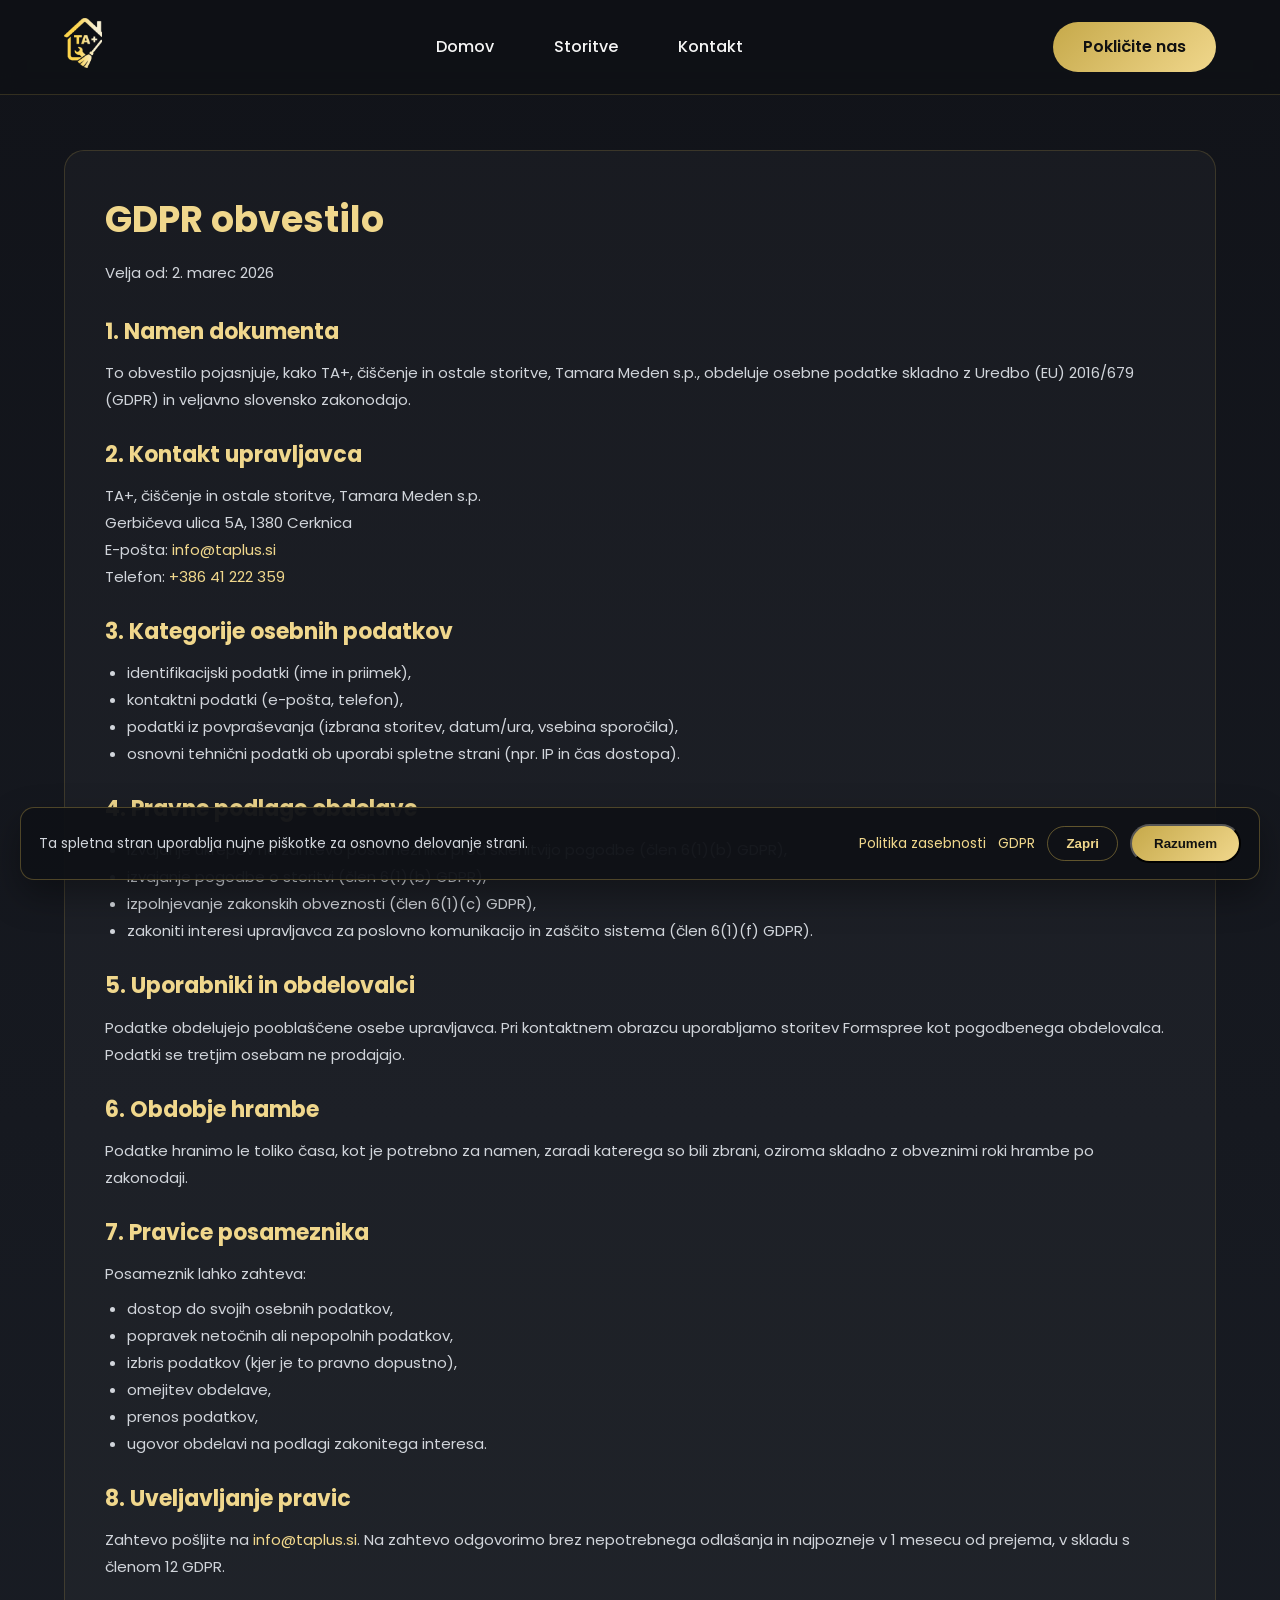
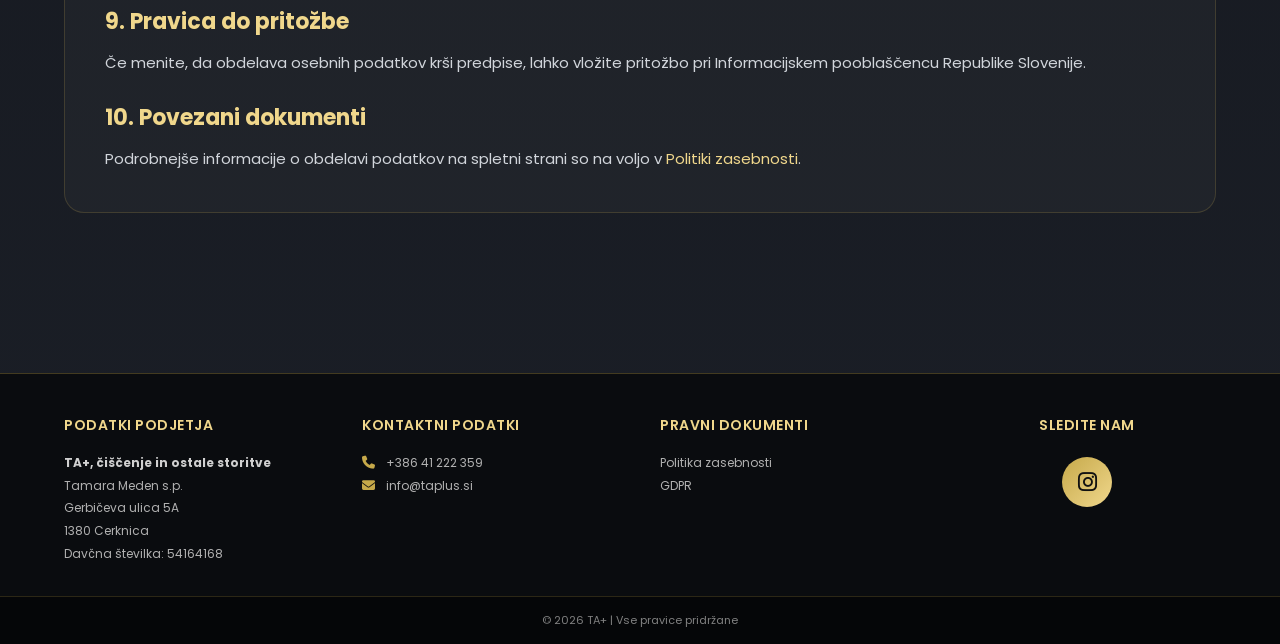
==== gdpr.html @ 23e59832 "Add files via upload" ====
<!DOCTYPE html>
<html lang="sl">
<head>
<meta charset="UTF-8">
<meta name="viewport" content="width=device-width, initial-scale=1.0">
<meta name="description" content="GDPR obvestilo in pravice posameznika pri obdelavi osebnih podatkov.">
<meta name="robots" content="index, follow">
<meta property="og:title" content="GDPR | TA+ Čiščenje Ljubljana">
<meta property="og:description" content="Pravice posameznika in pravne podlage obdelave osebnih podatkov skladno z GDPR.">
<meta property="og:type" content="website">
<meta property="og:locale" content="sl_SI">
<meta property="og:site_name" content="TA+">
<title>GDPR | TA+ Čiščenje Ljubljana</title>
<link rel="preconnect" href="https://fonts.googleapis.com">
<link rel="preconnect" href="https://fonts.gstatic.com" crossorigin>
<link rel="preconnect" href="https://cdnjs.cloudflare.com" crossorigin>
<link rel="stylesheet" href="css/style.css">
<link href="https://fonts.googleapis.com/css2?family=Poppins:wght@300;400;600;700&display=swap" rel="stylesheet">
<link rel="stylesheet" href="https://cdnjs.cloudflare.com/ajax/libs/font-awesome/6.4.0/css/all.min.css">
</head>

<body class="lux">

<header class="header">
  <div class="container nav">
    <a href="index.html">
      <img src="images/logo.png" class="logo-img" alt="TA+">
    </a>

    <nav>
      <a href="index.html">Domov</a>
      <a href="storitve.html">Storitve</a>
      <a href="kontakt.html">Kontakt</a>
    </nav>

    <button type="button" class="hamburger" id="hamburger-btn" aria-label="Toggle navigation menu">
      <span></span>
      <span></span>
      <span></span>
    </button>

    <nav id="mobile-nav">
      <a href="index.html">Domov</a>
      <a href="storitve.html">Storitve</a>
      <a href="kontakt.html">Kontakt</a>
    </nav>

    <a class="btn-gold" href="tel:+38641222359">Pokličite nas</a>
  </div>
</header>

<section class="legal-page">
  <div class="container legal-card">
    <h1>GDPR obvestilo</h1>
    <p class="legal-meta">Velja od: 2. marec 2026</p>

    <h2>1. Namen dokumenta</h2>
    <p>
      To obvestilo pojasnjuje, kako TA+, čiščenje in ostale storitve, Tamara Meden s.p., obdeluje osebne podatke
      skladno z Uredbo (EU) 2016/679 (GDPR) in veljavno slovensko zakonodajo.
    </p>

    <h2>2. Kontakt upravljavca</h2>
    <p>
      TA+, čiščenje in ostale storitve, Tamara Meden s.p.<br>
      Gerbičeva ulica 5A, 1380 Cerknica<br>
      E-pošta: <a href="mailto:info@taplus.si">info@taplus.si</a><br>
      Telefon: <a href="tel:+38641222359">+386 41 222 359</a>
    </p>

    <h2>3. Kategorije osebnih podatkov</h2>
    <ul>
      <li>identifikacijski podatki (ime in priimek),</li>
      <li>kontaktni podatki (e-pošta, telefon),</li>
      <li>podatki iz povpraševanja (izbrana storitev, datum/ura, vsebina sporočila),</li>
      <li>osnovni tehnični podatki ob uporabi spletne strani (npr. IP in čas dostopa).</li>
    </ul>

    <h2>4. Pravne podlage obdelave</h2>
    <ul>
      <li>izvajanje ukrepov na zahtevo posameznika pred sklenitvijo pogodbe (člen 6(1)(b) GDPR),</li>
      <li>izvajanje pogodbe o storitvi (člen 6(1)(b) GDPR),</li>
      <li>izpolnjevanje zakonskih obveznosti (člen 6(1)(c) GDPR),</li>
      <li>zakoniti interesi upravljavca za poslovno komunikacijo in zaščito sistema (člen 6(1)(f) GDPR).</li>
    </ul>

    <h2>5. Uporabniki in obdelovalci</h2>
    <p>
      Podatke obdelujejo pooblaščene osebe upravljavca. Pri kontaktnem obrazcu uporabljamo storitev Formspree
      kot pogodbenega obdelovalca. Podatki se tretjim osebam ne prodajajo.
    </p>

    <h2>6. Obdobje hrambe</h2>
    <p>
      Podatke hranimo le toliko časa, kot je potrebno za namen, zaradi katerega so bili zbrani,
      oziroma skladno z obveznimi roki hrambe po zakonodaji.
    </p>

    <h2>7. Pravice posameznika</h2>
    <p>Posameznik lahko zahteva:</p>
    <ul>
      <li>dostop do svojih osebnih podatkov,</li>
      <li>popravek netočnih ali nepopolnih podatkov,</li>
      <li>izbris podatkov (kjer je to pravno dopustno),</li>
      <li>omejitev obdelave,</li>
      <li>prenos podatkov,</li>
      <li>ugovor obdelavi na podlagi zakonitega interesa.</li>
    </ul>

    <h2>8. Uveljavljanje pravic</h2>
    <p>
      Zahtevo pošljite na <a href="mailto:info@taplus.si">info@taplus.si</a>.
      Na zahtevo odgovorimo brez nepotrebnega odlašanja in najpozneje v 1 mesecu od prejema,
      v skladu s členom 12 GDPR.
    </p>

    <h2>9. Pravica do pritožbe</h2>
    <p>
      Če menite, da obdelava osebnih podatkov krši predpise, lahko vložite pritožbo pri
      Informacijskem pooblaščencu Republike Slovenije.
    </p>

    <h2>10. Povezani dokumenti</h2>
    <p>
      Podrobnejše informacije o obdelavi podatkov na spletni strani so na voljo v
      <a href="politika-zasebnosti.html">Politiki zasebnosti</a>.
    </p>
  </div>
</section>

<footer>
  <div class="container footer-content">
    <div class="footer-col">
      <h3>Podatki podjetja</h3>
      <p>
        <strong>TA+, čiščenje in ostale storitve</strong><br>
        Tamara Meden s.p.<br>
        Gerbičeva ulica 5A<br>
        1380 Cerknica<br>
        Davčna številka: 54164168
      </p>
    </div>
    
    <div class="footer-col">
      <h3>Kontaktni podatki</h3>
      <p>
        <i class="fas fa-phone"></i> <a href="tel:+38641222359">+386 41 222 359</a><br>
        <i class="fas fa-envelope"></i> <a href="mailto:info@taplus.si">info@taplus.si</a>
      </p>
    </div>

    <div class="footer-col">
      <h3>Pravni dokumenti</h3>
      <p>
        <a href="politika-zasebnosti.html">Politika zasebnosti</a><br>
        <a href="gdpr.html">GDPR</a>
      </p>
    </div>
    
    <div class="footer-col social-col">
      <h3>Sledite nam</h3>
      <a href="https://www.instagram.com/taplus.storitve/" target="_blank" rel="noopener" class="social-icon" title="Instagram">
        <i class="fab fa-instagram"></i>
      </a>
    </div>
  </div>
  
  <div class="footer-bottom">
    <div class="container">
      <p>© 2026 TA+ | Vse pravice pridržane</p>
    </div>
  </div>
</footer>

<script>
document.addEventListener('DOMContentLoaded', function() {
  const hamburgerBtn = document.getElementById('hamburger-btn');
  const mobileNav = document.getElementById('mobile-nav');
  
  if (hamburgerBtn) {
    hamburgerBtn.addEventListener('click', function() {
      mobileNav.classList.toggle('active');
      hamburgerBtn.classList.toggle('active');
    });
    
    const navLinks = mobileNav.querySelectorAll('a');
    navLinks.forEach(link => {
      link.addEventListener('click', function() {
        mobileNav.classList.remove('active');
        hamburgerBtn.classList.remove('active');
      });
    });
  }
});
</script>

<script src="js/cookie-notice.js"></script>

</body>
</html>
---- css/style.css ----
/* ===== RESET ===== */
*{
    margin:0;
    padding:0;
    box-sizing:border-box;
}

body{
    font-family:'Poppins',sans-serif;
    background:linear-gradient(to bottom,#111319,#1b1f27);
    color:#f5f5f5;
    line-height:1.6;
}

/* ===== CONTAINER ===== */
.container{
    width:90%;
    max-width:1200px;
    margin:auto;
}

/* ===== HEADER ===== */
.header{
    position:fixed;
    width:100%;
    top:0;
    left:0;
    background:rgba(15,17,22,0.9);
    -webkit-backdrop-filter:blur(10px);
    backdrop-filter:blur(10px);
    border-bottom:1px solid rgba(198,169,74,0.2);
    z-index:2000;
}

.nav{
    display:flex;
    justify-content:space-between;
    align-items:center;
    padding:18px 0;
}

.logo-img{
    height:50px;
}

nav a{
    margin-left:25px;
    text-decoration:none;
    color:#f5f5f5;
    font-weight:500;
    transition: background .22s ease, color .15s ease, box-shadow .22s ease, border-color .22s ease;
    border:2px solid transparent; /* reserve space for hover border */
    padding:6px 8px;
    border-radius:8px;
}

nav a:hover{
    color:#111;
    background:linear-gradient(135deg,#c6a94a,#f0d78c);
    box-shadow:0 10px 25px rgba(198,169,74,0.18);
    border-color:#c6a94a;
}

/* ===== BUTTON GOLD ===== */
.btn-gold{
    background:linear-gradient(135deg,#c6a94a,#f0d78c);
    color:#111;
    padding:12px 30px;
    border-radius:50px;
    font-weight:600;
    text-decoration:none;
    transition:0.3s;
    display:inline-block;
}

.btn-gold:hover{
    transform:translateY(-3px);
    box-shadow:0 10px 25px rgba(198,169,74,0.5);
}

/* ===== HERO ===== */
.hero{
    height:95vh;
    background-image:url("../images/hero.jpg");
    background-size:cover;
    background-position:center;
    background-repeat:no-repeat;
    position:relative;
    display:flex;
    align-items:center;
    justify-content:center;
    text-align:center;
    padding-top:80px;
}

.overlay{
    position:absolute;
    inset:0;
    background:linear-gradient(to bottom, rgba(0,0,0,0.4), rgba(0,0,0,0.6));
    z-index:1;
}

.hero-content{
    position:relative;
    z-index:2;
    max-width:900px;
}

.hero h1{
    font-size:48px;
    margin-bottom:20px;
}

.hero p{
    font-size:20px;
    margin-bottom:30px;
}

.hero-buttons{
    display:flex;
    justify-content:center;
    gap:20px;
    flex-wrap:wrap;
}

/* ===== SERVICES ===== */
.services{
    padding:120px 0 80px 0;
    text-align:center;
}

.services h2{
    margin-bottom:50px;
    font-size:34px;
    color:#f0d78c;
}

.service-grid{
    display:grid;
    grid-template-columns:repeat(auto-fit,minmax(300px,1fr));
    gap:30px;
}

.card{
    background:#1f2430;
    border-radius:20px;
    overflow:hidden;
    border:1px solid rgba(198,169,74,0.15);
    transition:0.3s;
}

.card:hover{
    transform:translateY(-5px);
}

.card img{
    width:100%;
    height:280px;
    object-fit:cover;
    display:block;
}

.card-content{
    padding:25px;
}

.card h3{
    margin-bottom:15px;
    color:#f0d78c;
}

.card-link{
    text-decoration:none;
    color:inherit;
    display:block;
}

.services-page{
    padding-top:150px;
}

.services-page-title{
    text-align:center;
    margin-bottom:50px;
}

.service-list{
    text-align:left;
    margin-left:20px;
    list-style-position:inside;
}

.service-subtitle{
    margin-top:15px;
}

/* ===== BEFORE AFTER ===== */
.before-after{
    padding:80px 0;
    text-align:center;
}

.before-after h2{
    margin-bottom:50px;
    font-size:34px;
    color:#f0d78c;
}

.ba-wrapper{
    display:flex;
    justify-content:center;
    gap:40px;
    flex-wrap:wrap;
}

.ba-box{
    width:450px;
    position:relative;
}

.ba-box img{
    width:100%;
    border-radius:20px;
    box-shadow:0 20px 40px rgba(0,0,0,0.3);
}

.ba-label{
    position:absolute;
    top:20px;
    left:20px;
    background:#c6a94a;
    color:#111;
    padding:8px 20px;
    border-radius:30px;
    font-weight:600;
}

.ba-label.after{
    background:#16a34a;
    color:white;
}

.ba-box.ba-small{
    width:300px;
}

/* ===== ZAKAJ IZBRATI TA+ ===== */
.why-us{
    padding:80px 0;
    text-align:center;
}

.why-us h2{
    margin-bottom:15px;
    font-size:34px;
    color:#f0d78c;
}

.why-us .subtitle{
    color:#c6a94a;
    font-size:18px;
    margin-bottom:50px;
    font-weight:300;
}

.why-grid{
    display:grid;
    grid-template-columns:repeat(auto-fit, minmax(300px, 1fr));
    gap:30px;
    margin-top:40px;
}

.why-card{
    background:rgba(255,255,255,0.03);
    border:1px solid rgba(198,169,74,0.2);
    border-radius:20px;
    padding:40px 30px;
    transition:0.3s ease;
}

.why-card:hover{
    transform:translateY(-5px);
    box-shadow:0 15px 35px rgba(198,169,74,0.15);
    border-color:rgba(198,169,74,0.5);
    background:rgba(255,255,255,0.05);
}

.why-icon{
    width:70px;
    height:70px;
    margin:0 auto 25px;
    background:linear-gradient(135deg,#c6a94a,#f0d78c);
    border-radius:50%;
    display:flex;
    align-items:center;
    justify-content:center;
    font-size:28px;
    color:#111;
}

.why-card h3{
    margin-bottom:15px;
    color:#f0d78c;
    font-size:20px;
}

.why-card p{
    color:#d1d5db;
    line-height:1.7;
    font-size:15px;
}

.eco-note{
    margin-top:10px;
    text-align:left;
    color:#c6a94a;
    font-size:12px;
    opacity:0.95;
}

.trusted-by{
    padding:50px 0 40px;
    text-align:center;
}

.trusted-by h2{
    margin-bottom:12px;
    font-size:34px;
    color:#f0d78c;
}

.trusted-by .subtitle{
    color:#c6a94a;
    font-size:18px;
    margin-bottom:30px;
    font-weight:300;
}

.trusted-grid{
    display:grid;
    grid-template-columns:repeat(auto-fit, minmax(140px, 1fr));
    gap:15px;
    align-items:center;
}

.trusted-card{
    background:rgba(255,255,255,0.02);
    border:1px solid rgba(198,169,74,0.15);
    border-radius:12px;
    padding:15px;
    transition:0.3s ease;
}

.trusted-card:hover{
    border-color:rgba(198,169,74,0.4);
    background:rgba(255,255,255,0.04);
}

.trusted-card img{
    width:100%;
    height:80px;
    object-fit:contain;
    display:block;
    margin:0 auto;
}

.trusted-card p{
    display:block;
    color:#f0d78c;
    font-size:12px;
    font-weight:600;
    margin-top:8px;
}

.btn-outline{
    border:2px solid #c6a94a;
    color:#f0d78c;
    background:transparent;
    padding:12px 30px;
    border-radius:50px;
    font-weight:600;
    text-decoration:none;
    transition:0.3s ease;
    display:inline-block;
}

.btn-outline:hover{
    background:linear-gradient(135deg,#c6a94a,#f0d78c);
    color:#111;
    box-shadow:0 10px 25px rgba(198,169,74,0.5);
    transform:translateY(-3px);
}

/* ===== CONTACT ===== */
.contact{
    padding:100px 0;
    text-align:center;
}

.contact h2{
    margin-bottom:40px;
    color:#f0d78c;
}

.contact form{
    max-width:600px;
    margin:auto;
    display:flex;
    flex-direction:column;
    gap:15px;
}

.contact input,
.contact select,
.contact textarea{
    padding:14px;
    border-radius:10px;
    border:1px solid #333;
    background:#1f2430;
    color:white;
}

.contact textarea{
    min-height:120px;
}

.date-time{
    display:flex;
    gap:15px;
}

.date-time input{
    flex:1;
}

/* ===== THANK YOU PAGE ===== */
.thank-you{
    padding:120px 0;
    text-align:center;
    min-height:60vh;
}

.thank-you h1{
    color:#f0d78c;
    margin-bottom:20px;
    font-size:36px;
}

.thank-you .message{
    font-size:18px;
    margin-bottom:30px;
}

.thank-you .urgent{
    margin-bottom:40px;
}

.thank-you .urgent a{
    color:#c6a94a;
    text-decoration:none;
    font-weight:600;
    transition:0.3s ease;
}

.thank-you .urgent a:hover{
    color:#f0d78c;
}

/* ===== LEGAL PAGE ===== */
.legal-page{
    padding:150px 0 80px 0;
    min-height:70vh;
}

.legal-card{
    background:rgba(255,255,255,0.03);
    border:1px solid rgba(198,169,74,0.2);
    border-radius:20px;
    padding:40px;
}

.legal-card h1{
    color:#f0d78c;
    margin-bottom:10px;
    font-size:36px;
}

.legal-meta{
    color:#c6a94a;
    margin-bottom:28px;
    font-size:14px;
}

.legal-card h2{
    color:#f0d78c;
    margin-top:24px;
    margin-bottom:10px;
    font-size:22px;
}

.legal-card p,
.legal-card li{
    color:#d1d5db;
    font-size:15px;
    line-height:1.8;
}

.legal-card ul{
    margin:8px 0 12px 22px;
}

.legal-card a{
    color:#f0d78c;
    text-decoration:none;
}

.legal-card a:hover{
    color:#c6a94a;
}

/* ===== COOKIE NOTICE ===== */
.cookie-banner{
    position:fixed;
    left:20px;
    right:20px;
    bottom:20px;
    z-index:4000;
    background:rgba(15,17,22,0.96);
    border:1px solid rgba(198,169,74,0.35);
    border-radius:14px;
    box-shadow:0 15px 35px rgba(0,0,0,0.35);
}

.cookie-banner__content{
    display:flex;
    align-items:center;
    justify-content:space-between;
    gap:18px;
    padding:16px 18px;
}

.cookie-banner p{
    margin:0;
    color:#d1d5db;
    font-size:14px;
}

.cookie-banner a{
    color:#f0d78c;
    text-decoration:none;
}

.cookie-banner a:hover{
    color:#c6a94a;
}

.cookie-banner__btn{
    white-space:nowrap;
    padding:10px 22px;
}

.cookie-banner__actions{
    display:flex;
    align-items:center;
    gap:12px;
}

.cookie-banner__more{
    color:#f0d78c;
    text-decoration:none;
    font-size:14px;
    white-space:nowrap;
}

.cookie-banner__more:hover{
    color:#c6a94a;
}

.cookie-banner__dismiss{
    background:transparent;
    border:1px solid rgba(198,169,74,0.45);
    color:#f0d78c;
    border-radius:50px;
    padding:9px 18px;
    font-weight:600;
    cursor:pointer;
    transition:0.3s ease;
    white-space:nowrap;
}

.cookie-banner__dismiss:hover{
    background:rgba(198,169,74,0.12);
    border-color:#c6a94a;
}

/* ===== CONTACT PAGE ===== */
.contact-page{
    padding:150px 0 100px 0;
    min-height:80vh;
}

.contact-page h1{
    text-align:center;
    margin-bottom:15px;
    font-size:42px;
    color:#f0d78c;
}

.contact-page .subtitle{
    text-align:center;
    color:#c6a94a;
    font-size:18px;
    margin-bottom:60px;
    font-weight:300;
}

.contact-layout{
    display:grid;
    grid-template-columns:1.4fr 0.8fr;
    gap:50px;
    align-items:start;
}

.contact-form h2{
    margin-bottom:30px;
    color:#f0d78c;
    font-size:28px;
}

.contact-form form{
    display:flex;
    flex-direction:column;
    gap:15px;
}

.contact-form input,
.contact-form select,
.contact-form textarea{
    padding:14px;
    border-radius:10px;
    border:1px solid rgba(198,169,74,0.3);
    background:rgba(255,255,255,0.03);
    color:#f5f5f5;
    transition:0.3s ease;
}

.contact-form input:focus,
.contact-form select:focus,
.contact-form textarea:focus{
    outline:none;
    border-color:#c6a94a;
    background:rgba(255,255,255,0.05);
}

.contact-form textarea{
    min-height:120px;
    resize:vertical;
}

.consent-row{
    display:flex;
    align-items:flex-start;
    gap:10px;
    font-size:14px;
    color:#d1d5db;
    line-height:1.5;
}

.consent-row input[type="checkbox"]{
    margin-top:4px;
    width:16px;
    height:16px;
    accent-color:#c6a94a;
    flex-shrink:0;
}

.consent-row a{
    color:#f0d78c;
    text-decoration:none;
}

.consent-row a:hover{
    color:#c6a94a;
}

.required-note{
    font-size:13px;
    color:#c6a94a;
    margin:-2px 0 4px 0;
}

.honeypot{
    display:none !important;
}

.form-status{
    text-align:center;
    margin-top:20px;
    color:#c6a94a;
    display:none;
}

.info-box{
    background:linear-gradient(135deg, rgba(198,169,74,0.15), rgba(240,215,140,0.08));
    border:2px solid rgba(198,169,74,0.4);
    border-radius:20px;
    padding:40px;
    position:sticky;
    top:100px;
}

.info-box h2{
    margin-bottom:30px;
    color:#f0d78c;
    font-size:28px;
}

.info-item{
    display:flex;
    gap:20px;
    margin-bottom:25px;
    align-items:start;
}

.info-icon{
    width:45px;
    height:45px;
    background:linear-gradient(135deg,#c6a94a,#f0d78c);
    border-radius:50%;
    display:flex;
    align-items:center;
    justify-content:center;
    font-size:18px;
    color:#111;
    flex-shrink:0;
}

.info-item a{
    color:#f0d78c;
    text-decoration:none;
    transition:0.3s ease;
}

.info-item a:hover{
    color:#c6a94a;
}

.social-links{
    margin-top:40px;
    padding-top:30px;
    border-top:1px solid rgba(198,169,74,0.3);
    text-align:center;
}

.social-links p{
    margin-bottom:15px;
    color:#f0d78c;
}

.social-icon{
    display:inline-flex !important;
    width:50px;
    height:50px;
    background:linear-gradient(135deg,#c6a94a,#f0d78c);
    border-radius:50%;
    align-items:center !important;
    justify-content:center !important;
    text-decoration:none;
    transition:0.3s ease;
    position:relative;
}

.social-icon i{
    color:#111 !important;
    font-size:22px !important;
    position:absolute;
    top:50%;
    left:50%;
    transform:translate(-50%, -50%);
}

.social-icon:hover{
    transform:translateY(-3px);
    box-shadow:0 10px 25px rgba(198,169,74,0.5);
}

.social-icon:hover i{
    transform:translate(-50%, -50%);
}

/* ===== FOOTER ===== */
footer{
    background:#0a0c0f;
    padding:40px 0 0 0;
    border-top:1px solid rgba(198,169,74,0.3);
    margin-top:80px;
}

.footer-content{
    display:grid;
    grid-template-columns:repeat(4, 1fr);
    gap:40px;
    padding-bottom:30px;
}

.footer-col h3{
    color:#f0d78c;
    font-size:14px;
    margin-bottom:15px;
    font-weight:600;
    text-transform:uppercase;
    letter-spacing:0.5px;
}

.footer-col p{
    font-size:12px;
    line-height:1.9;
    color:#b0b0b0;
}

.footer-col p strong{
    color:#d0d0d0;
}

.footer-col a{
    color:#b0b0b0;
    text-decoration:none;
    transition:0.3s ease;
}

.footer-col a:hover{
    color:#f0d78c;
}

.footer-col i{
    margin-right:8px;
    color:#c6a94a;
    font-size:13px;
}

.social-col{
    text-align:center;
}

.social-col h3{
    margin-bottom:20px;
}

.footer-bottom{
    background:#050608;
    padding:15px 0;
    border-top:1px solid rgba(198,169,74,0.2);
}

.footer-bottom p{
    text-align:center;
    font-size:11px;
    color:#808080;
    margin:0;
}

/* ===== RESPONSIVE ===== */

/* Small devices (576px and up) */
@media(max-width:576px){

.container{
    width:95%;
}

.logo-img{
    height:32px;
}

.header{
    padding:6px 0;
}

.nav{
    flex-direction:row;
    gap:12px;
    padding:8px 0;
    justify-content:space-between;
    align-items:center;
}

/* Order: logo, pokličite nas (majhen), hamburger */
.nav > a:first-child {
    order:1;
}

.nav .btn-gold {
    order:2;
}

.nav .hamburger {
    order:3;
}

/* Hamburger button - show on mobile */
.hamburger{
    display:flex;
    flex-direction:column;
    background:none;
    border:none;
    cursor:pointer;
    padding:5px;
    gap:5px;
}

.hamburger span{
    width:24px;
    height:3px;
    background:#f5f5f5;
    border-radius:3px;
    transition: 0.3s ease;
    display:block;
}

.hamburger.active span:nth-child(1){
    transform: rotate(45deg) translate(8px, 8px);
}

.hamburger.active span:nth-child(2){
    opacity: 0;
}

.hamburger.active span:nth-child(3){
    transform: rotate(-45deg) translate(7px, -7px);
}

/* Mobile nav - hidden by default */
#mobile-nav{
    display:none;
    position:absolute;
    top:100%;
    left:0;
    right:0;
    background:rgba(15,17,22,0.98);
    border-bottom:1px solid rgba(198,169,74,0.2);
    flex-direction:column;
    padding:12px;
    gap:8px;
    z-index:1999;
}

#mobile-nav.active{
    display:flex;
}

#mobile-nav a{
    display:block;
    padding:10px 12px;
    font-size:15px;
    border-radius:8px;
    text-align:center;
    width:100%;
    border:2px solid transparent;
    transition: background .22s ease, color .15s ease, box-shadow .22s ease, border-color .22s ease;
    color:#f5f5f5;
    text-decoration:none;
    font-weight:500;
}

#mobile-nav a:hover{
    color:#111;
    background:linear-gradient(135deg,#c6a94a,#f0d78c);
    box-shadow:0 10px 25px rgba(198,169,74,0.25);
    border-color:#c6a94a;
}

/* Hide desktop nav on mobile */
nav{
    display:none;
}

nav a{
    margin-left:0;
    font-size:14px;
}

.btn-gold{
    padding:10px 20px;
    font-size:13px;
}

.hero h1{
    font-size:24px;
    margin-bottom:15px;
}

.hero p{
    font-size:15px;
    margin-bottom:20px;
}

.services h2{
    font-size:26px;
    margin-bottom:30px;
}

.service-grid{
    grid-template-columns:1fr;
    gap:20px;
}

.card img{
    height:200px;
}

.before-after h2{
    font-size:24px;
}

.ba-wrapper{
    gap:20px;
}

.ba-box{
    width:100%;
}

.ba-box.ba-small{
    width:100%;
}

.contact h2{
    font-size:26px;
}

.contact form{
    gap:12px;
}

.contact input,
.contact select,
.contact textarea{
    padding:12px;
    font-size:14px;
}

.date-time{
    flex-direction:column;
}

.footer-content{
    grid-template-columns:1fr;
    gap:30px;
}

.footer-col h3{
    font-size:13px;
}

.footer-col p{
    font-size:11px;
}

.thank-you{
    padding:80px 0;
}

.thank-you h1{
    font-size:24px;
}

.thank-you .message{
    font-size:16px;
}

.contact-layout{
    grid-template-columns:1fr;
    gap:40px;
}

.info-box{
    position:static;
    padding:30px;
}

.contact-page{
    padding:100px 0 60px 0;
}

.contact-page h1{
    font-size:28px;
}

.trusted-grid{
    grid-template-columns:repeat(2, 1fr);
    gap:10px;
}

.trusted-card img{
    height:60px;
}

.legal-page{
    padding:100px 0 60px 0;
}

.legal-card{
    padding:24px;
}

.legal-card h1{
    font-size:28px;
}

.legal-card h2{
    font-size:20px;
}

.cookie-banner{
    left:12px;
    right:12px;
    bottom:12px;
}

.cookie-banner__content{
    flex-direction:column;
    align-items:flex-start;
}

.cookie-banner__actions{
    width:100%;
    justify-content:flex-end;
    flex-wrap:wrap;
}

.cookie-banner__btn{
    align-self:flex-end;
}

}

/* Medium devices (768px and up) */
@media(min-width:577px){

.container{
    width:90%;
}

/* Reset flexbox ordering on desktop */
.nav > a:first-child {
    order:unset;
}

.nav .btn-gold {
    order:unset;
    flex:unset;
    text-align:unset;
}

.nav .hamburger {
    order:unset;
}

/* Hide hamburger, show desktop nav on tablet/desktop */
.hamburger{
    display:none !important;
}

#mobile-nav{
    display:none !important;
}

nav{
    display:flex !important;
    flex-direction:row;
    gap:15px;
    align-items:center;
}

.hero h1{
    font-size:32px;
}

.services h2{
    font-size:30px;
}

.service-grid{
    grid-template-columns:repeat(2, 1fr);
}

.card{
    margin-bottom:10px;
}

.contact form{
    gap:14px;
}

.date-time{
    flex-direction:column;
}

.nav{
    gap:10px;
}

.footer-content{
    grid-template-columns:repeat(4, 1fr);
}

.trusted-grid{
    grid-template-columns:repeat(4, 1fr);
}

}

/* Large devices (992px and up) */
@media(max-width:992px){

.hero h1{
    font-size:40px;
}

.service-grid{
    grid-template-columns:repeat(auto-fit, minmax(250px, 1fr));
}

}
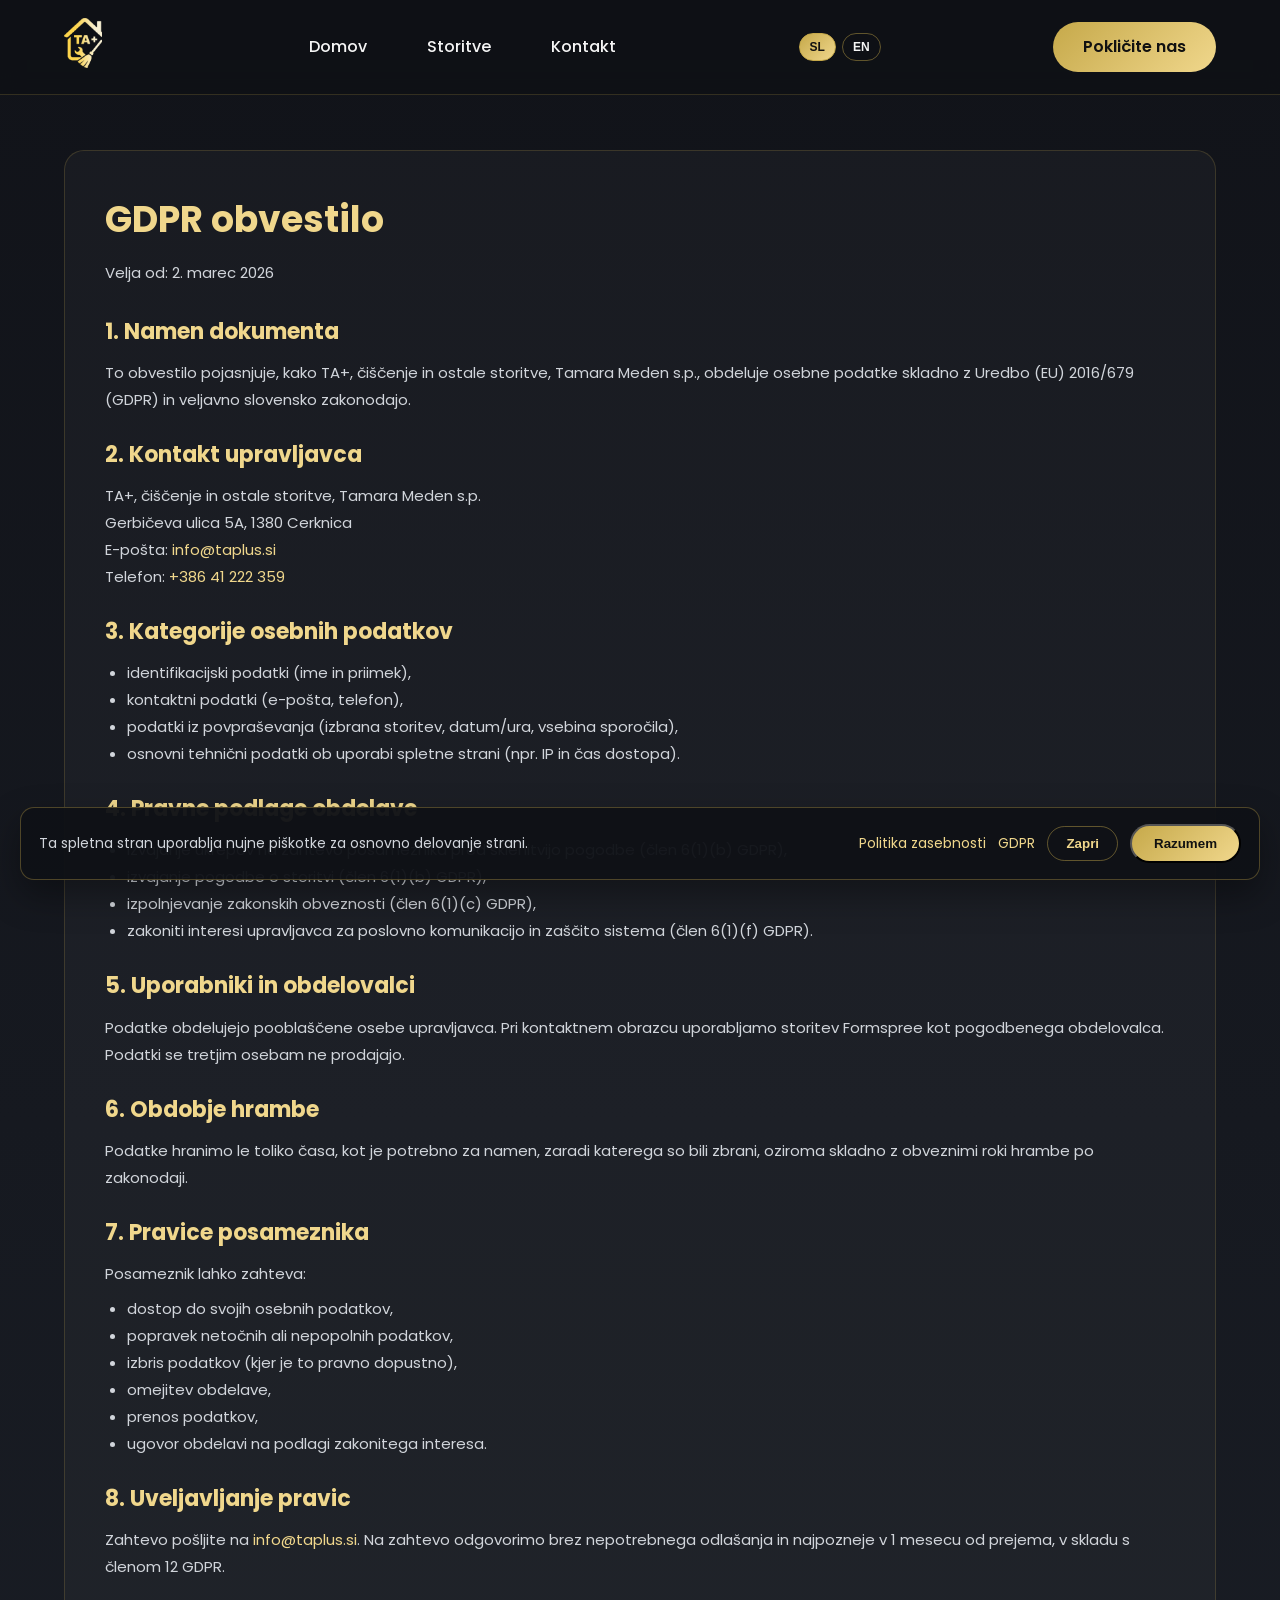
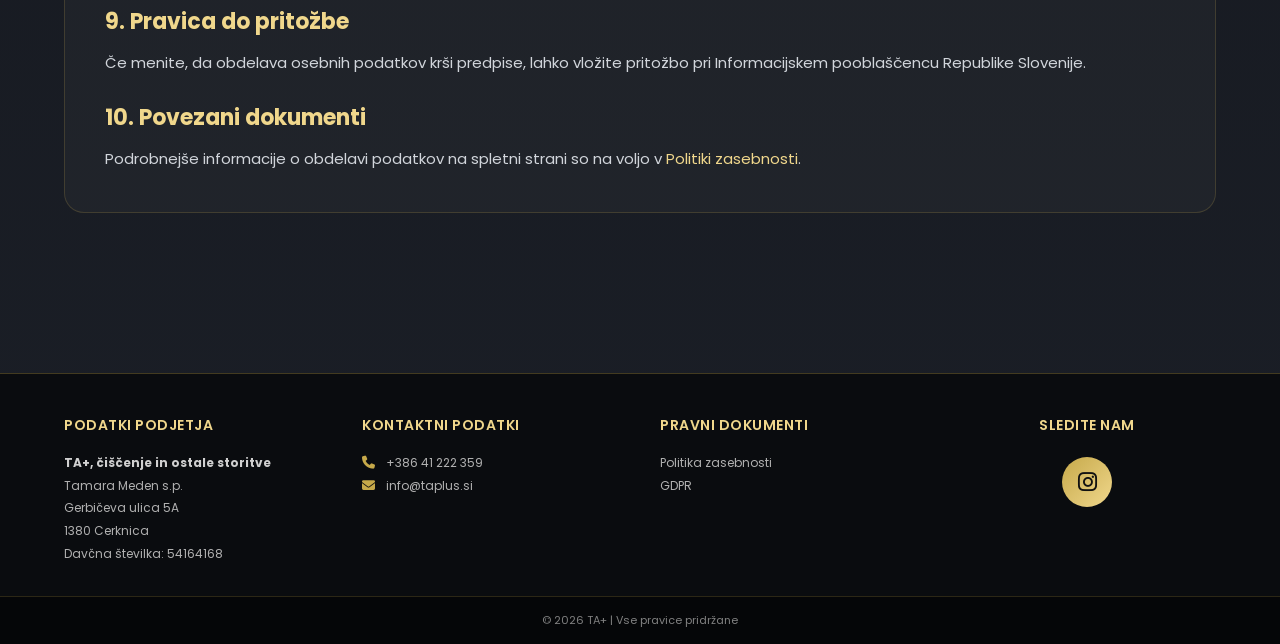
==== commit 372419b3: "Add files via upload" ====
--- a/gdpr.html
+++ b/gdpr.html
@@ -11,6 +11,10 @@
 <meta property="og:locale" content="sl_SI">
 <meta property="og:site_name" content="TA+">
 <title>GDPR | TA+ Čiščenje Ljubljana</title>
+<link rel="canonical" href="https://taplus.si/gdpr.html?lang=sl">
+<link rel="alternate" hreflang="sl" href="https://taplus.si/gdpr.html?lang=sl">
+<link rel="alternate" hreflang="en" href="https://taplus.si/gdpr.html?lang=en">
+<link rel="alternate" hreflang="x-default" href="https://taplus.si/gdpr.html?lang=sl">
 <link rel="preconnect" href="https://fonts.googleapis.com">
 <link rel="preconnect" href="https://fonts.gstatic.com" crossorigin>
 <link rel="preconnect" href="https://cdnjs.cloudflare.com" crossorigin>
@@ -28,10 +32,15 @@
     </a>
 
     <nav>
-      <a href="index.html">Domov</a>
-      <a href="storitve.html">Storitve</a>
-      <a href="kontakt.html">Kontakt</a>
+      <a href="index.html" data-i18n="nav_home">Domov</a>
+      <a href="storitve.html" data-i18n="nav_services">Storitve</a>
+      <a href="kontakt.html" data-i18n="nav_contact">Kontakt</a>
     </nav>
+
+    <div class="lang-switch" aria-label="Language switcher">
+      <button type="button" class="lang-btn active" data-lang="sl" aria-pressed="true">SL</button>
+      <button type="button" class="lang-btn" data-lang="en" aria-pressed="false">EN</button>
+    </div>
 
     <button type="button" class="hamburger" id="hamburger-btn" aria-label="Toggle navigation menu">
       <span></span>
@@ -40,17 +49,18 @@
     </button>
 
     <nav id="mobile-nav">
-      <a href="index.html">Domov</a>
-      <a href="storitve.html">Storitve</a>
-      <a href="kontakt.html">Kontakt</a>
+      <a href="index.html" data-i18n="nav_home">Domov</a>
+      <a href="storitve.html" data-i18n="nav_services">Storitve</a>
+      <a href="kontakt.html" data-i18n="nav_contact">Kontakt</a>
     </nav>
 
-    <a class="btn-gold" href="tel:+38641222359">Pokličite nas</a>
+    <a class="btn-gold" href="tel:+38641222359" data-i18n="call_us">Pokličite nas</a>
   </div>
 </header>
 
 <section class="legal-page">
   <div class="container legal-card">
+    <div data-i18n-html="legal_content">
     <h1>GDPR obvestilo</h1>
     <p class="legal-meta">Velja od: 2. marec 2026</p>
 
@@ -125,14 +135,15 @@
       Podrobnejše informacije o obdelavi podatkov na spletni strani so na voljo v
       <a href="politika-zasebnosti.html">Politiki zasebnosti</a>.
     </p>
+    </div>
   </div>
 </section>
 
 <footer>
   <div class="container footer-content">
     <div class="footer-col">
-      <h3>Podatki podjetja</h3>
-      <p>
+      <h3 data-i18n="footer_company_title">Podatki podjetja</h3>
+      <p data-i18n-html="footer_company_text">
         <strong>TA+, čiščenje in ostale storitve</strong><br>
         Tamara Meden s.p.<br>
         Gerbičeva ulica 5A<br>
@@ -142,7 +153,7 @@
     </div>
     
     <div class="footer-col">
-      <h3>Kontaktni podatki</h3>
+      <h3 data-i18n="footer_contact_title">Kontaktni podatki</h3>
       <p>
         <i class="fas fa-phone"></i> <a href="tel:+38641222359">+386 41 222 359</a><br>
         <i class="fas fa-envelope"></i> <a href="mailto:info@taplus.si">info@taplus.si</a>
@@ -150,15 +161,15 @@
     </div>
 
     <div class="footer-col">
-      <h3>Pravni dokumenti</h3>
+      <h3 data-i18n="footer_legal_title">Pravni dokumenti</h3>
       <p>
-        <a href="politika-zasebnosti.html">Politika zasebnosti</a><br>
-        <a href="gdpr.html">GDPR</a>
+        <a href="politika-zasebnosti.html" data-i18n="footer_privacy">Politika zasebnosti</a><br>
+        <a href="gdpr.html" data-i18n="footer_gdpr">GDPR</a>
       </p>
     </div>
     
     <div class="footer-col social-col">
-      <h3>Sledite nam</h3>
+      <h3 data-i18n="footer_follow">Sledite nam</h3>
       <a href="https://www.instagram.com/taplus.storitve/" target="_blank" rel="noopener" class="social-icon" title="Instagram">
         <i class="fab fa-instagram"></i>
       </a>
@@ -167,13 +178,117 @@
   
   <div class="footer-bottom">
     <div class="container">
-      <p>© 2026 TA+ | Vse pravice pridržane</p>
+      <p data-i18n="footer_rights">© 2026 TA+ | Vse pravice pridržane</p>
     </div>
   </div>
 </footer>
 
 <script>
 document.addEventListener('DOMContentLoaded', function() {
+  const i18n = {
+    sl: {
+      page_title: 'GDPR | TA+ Čiščenje Ljubljana',
+      meta_description: 'GDPR obvestilo in pravice posameznika pri obdelavi osebnih podatkov.',
+      og_title: 'GDPR | TA+ Čiščenje Ljubljana',
+      og_description: 'Pravice posameznika in pravne podlage obdelave osebnih podatkov skladno z GDPR.',
+      og_locale: 'sl_SI',
+      nav_home: 'Domov',
+      nav_services: 'Storitve',
+      nav_contact: 'Kontakt',
+      call_us: 'Pokličite nas',
+      legal_content: '<h1>GDPR obvestilo</h1><p class="legal-meta">Velja od: 2. marec 2026</p><h2>1. Namen dokumenta</h2><p>To obvestilo pojasnjuje, kako TA+, čiščenje in ostale storitve, Tamara Meden s.p., obdeluje osebne podatke skladno z Uredbo (EU) 2016/679 (GDPR) in veljavno slovensko zakonodajo.</p><h2>2. Kontakt upravljavca</h2><p>TA+, čiščenje in ostale storitve, Tamara Meden s.p.<br>Gerbičeva ulica 5A, 1380 Cerknica<br>E-pošta: <a href="mailto:info@taplus.si">info@taplus.si</a><br>Telefon: <a href="tel:+38641222359">+386 41 222 359</a></p><h2>3. Kategorije osebnih podatkov</h2><ul><li>identifikacijski podatki (ime in priimek),</li><li>kontaktni podatki (e-pošta, telefon),</li><li>podatki iz povpraševanja (izbrana storitev, datum/ura, vsebina sporočila),</li><li>osnovni tehnični podatki ob uporabi spletne strani (npr. IP in čas dostopa).</li></ul><h2>4. Pravne podlage obdelave</h2><ul><li>izvajanje ukrepov na zahtevo posameznika pred sklenitvijo pogodbe (člen 6(1)(b) GDPR),</li><li>izvajanje pogodbe o storitvi (člen 6(1)(b) GDPR),</li><li>izpolnjevanje zakonskih obveznosti (člen 6(1)(c) GDPR),</li><li>zakoniti interesi upravljavca za poslovno komunikacijo in zaščito sistema (člen 6(1)(f) GDPR).</li></ul><h2>5. Uporabniki in obdelovalci</h2><p>Podatke obdelujejo pooblaščene osebe upravljavca. Pri kontaktnem obrazcu uporabljamo storitev Formspree kot pogodbenega obdelovalca. Podatki se tretjim osebam ne prodajajo.</p><h2>6. Obdobje hrambe</h2><p>Podatke hranimo le toliko časa, kot je potrebno za namen, zaradi katerega so bili zbrani, oziroma skladno z obveznimi roki hrambe po zakonodaji.</p><h2>7. Pravice posameznika</h2><p>Posameznik lahko zahteva:</p><ul><li>dostop do svojih osebnih podatkov,</li><li>popravek netočnih ali nepopolnih podatkov,</li><li>izbris podatkov (kjer je to pravno dopustno),</li><li>omejitev obdelave,</li><li>prenos podatkov,</li><li>ugovor obdelavi na podlagi zakonitega interesa.</li></ul><h2>8. Uveljavljanje pravic</h2><p>Zahtevo pošljite na <a href="mailto:info@taplus.si">info@taplus.si</a>. Na zahtevo odgovorimo brez nepotrebnega odlašanja in najpozneje v 1 mesecu od prejema, v skladu s členom 12 GDPR.</p><h2>9. Pravica do pritožbe</h2><p>Če menite, da obdelava osebnih podatkov krši predpise, lahko vložite pritožbo pri Informacijskem pooblaščencu Republike Slovenije.</p><h2>10. Povezani dokumenti</h2><p>Podrobnejše informacije o obdelavi podatkov na spletni strani so na voljo v <a href="politika-zasebnosti.html">Politiki zasebnosti</a>.</p>',
+      footer_company_title: 'Podatki podjetja',
+      footer_company_text: '<strong>TA+, čiščenje in ostale storitve</strong><br>Tamara Meden s.p.<br>Gerbičeva ulica 5A<br>1380 Cerknica<br>Davčna številka: 54164168',
+      footer_contact_title: 'Kontaktni podatki',
+      footer_legal_title: 'Pravni dokumenti',
+      footer_privacy: 'Politika zasebnosti',
+      footer_gdpr: 'GDPR',
+      footer_follow: 'Sledite nam',
+      footer_rights: '© 2026 TA+ | Vse pravice pridržane'
+    },
+    en: {
+      page_title: 'GDPR | TA+ Cleaning Ljubljana',
+      meta_description: 'GDPR notice and data subject rights for personal data processing.',
+      og_title: 'GDPR | TA+ Cleaning Ljubljana',
+      og_description: 'Data subject rights and legal bases for personal data processing in accordance with GDPR.',
+      og_locale: 'en_US',
+      nav_home: 'Home',
+      nav_services: 'Services',
+      nav_contact: 'Contact',
+      call_us: 'Call us',
+      legal_content: '<h1>GDPR Notice</h1><p class="legal-meta">Effective from: 2 March 2026</p><h2>1. Purpose of this document</h2><p>This notice explains how TA+, cleaning and other services, Tamara Meden s.p., processes personal data in accordance with Regulation (EU) 2016/679 (GDPR) and applicable Slovenian legislation.</p><h2>2. Controller contact</h2><p>TA+, cleaning and other services, Tamara Meden s.p.<br>Gerbičeva ulica 5A, 1380 Cerknica<br>Email: <a href="mailto:info@taplus.si">info@taplus.si</a><br>Phone: <a href="tel:+38641222359">+386 41 222 359</a></p><h2>3. Categories of personal data</h2><ul><li>identification data (full name),</li><li>contact data (email, phone),</li><li>inquiry data (selected service, date and time, message content),</li><li>basic technical data when using the website (for example IP address and access time).</li></ul><h2>4. Legal bases for processing</h2><ul><li>steps taken at the request of the data subject prior to entering into a contract (Article 6(1)(b) GDPR),</li><li>performance of a service contract (Article 6(1)(b) GDPR),</li><li>compliance with legal obligations (Article 6(1)(c) GDPR),</li><li>legitimate interests of the controller for business communication and system protection (Article 6(1)(f) GDPR).</li></ul><h2>5. Recipients and processors</h2><p>Data is processed by authorized persons of the controller. For the contact form, we use Formspree as a contractual processor. Data is not sold to third parties.</p><h2>6. Retention period</h2><p>Data is stored only as long as necessary for the purpose for which it was collected, or according to mandatory legal retention periods.</p><h2>7. Rights of the data subject</h2><p>The data subject may request:</p><ul><li>access to personal data,</li><li>rectification of inaccurate or incomplete data,</li><li>erasure of data where legally permitted,</li><li>restriction of processing,</li><li>data portability,</li><li>objection to processing based on legitimate interest.</li></ul><h2>8. Exercising rights</h2><p>Send your request to <a href="mailto:info@taplus.si">info@taplus.si</a>. We respond without undue delay and at the latest within 1 month of receipt, in accordance with Article 12 GDPR.</p><h2>9. Right to lodge a complaint</h2><p>If you believe that personal data processing violates regulations, you may lodge a complaint with the Information Commissioner of the Republic of Slovenia.</p><h2>10. Related documents</h2><p>More detailed information about data processing on this website is available in the <a href="politika-zasebnosti.html">Privacy Policy</a>.</p>',
+      footer_company_title: 'Company information',
+      footer_company_text: '<strong>TA+, cleaning and other services</strong><br>Tamara Meden s.p.<br>Gerbičeva ulica 5A<br>1380 Cerknica<br>Tax number: 54164168',
+      footer_contact_title: 'Contact details',
+      footer_legal_title: 'Legal documents',
+      footer_privacy: 'Privacy policy',
+      footer_gdpr: 'GDPR',
+      footer_follow: 'Follow us',
+      footer_rights: '© 2026 TA+ | All rights reserved'
+    }
+  };
+
+  const langButtons = document.querySelectorAll('.lang-btn');
+
+  function setLanguage(lang) {
+    const selected = i18n[lang] ? lang : 'sl';
+    const translations = i18n[selected];
+
+    document.documentElement.lang = selected;
+    document.title = translations.page_title;
+
+    const metaDescription = document.querySelector('meta[name="description"]');
+    const ogTitle = document.querySelector('meta[property="og:title"]');
+    const ogDescription = document.querySelector('meta[property="og:description"]');
+    const ogLocale = document.querySelector('meta[property="og:locale"]');
+
+    if (metaDescription && translations.meta_description) metaDescription.setAttribute('content', translations.meta_description);
+    if (ogTitle && translations.og_title) ogTitle.setAttribute('content', translations.og_title);
+    if (ogDescription && translations.og_description) ogDescription.setAttribute('content', translations.og_description);
+    if (ogLocale && translations.og_locale) ogLocale.setAttribute('content', translations.og_locale);
+
+    document.querySelectorAll('[data-i18n]').forEach(element => {
+      const key = element.getAttribute('data-i18n');
+      if (translations[key]) {
+        element.textContent = translations[key];
+      }
+    });
+
+    document.querySelectorAll('[data-i18n-html]').forEach(element => {
+      const key = element.getAttribute('data-i18n-html');
+      if (translations[key]) {
+        element.innerHTML = translations[key];
+      }
+    });
+
+    langButtons.forEach(button => {
+      const isActive = button.dataset.lang === selected;
+      button.classList.toggle('active', isActive);
+      button.setAttribute('aria-pressed', isActive ? 'true' : 'false');
+    });
+
+    localStorage.setItem('siteLanguage', selected);
+
+    const currentUrl = new URL(window.location.href);
+    currentUrl.searchParams.set('lang', selected);
+    window.history.replaceState({}, '', `${currentUrl.pathname}${currentUrl.search}${currentUrl.hash}`);
+
+    const canonical = document.querySelector('link[rel="canonical"]');
+    if (canonical) {
+      canonical.setAttribute('href', `https://taplus.si/gdpr.html?lang=${selected}`);
+    }
+  }
+
+  langButtons.forEach(button => {
+    button.addEventListener('click', function() {
+      setLanguage(button.dataset.lang);
+    });
+  });
+
+  const languageFromUrl = new URLSearchParams(window.location.search).get('lang');
+  const savedLanguage = (languageFromUrl && i18n[languageFromUrl]) ? languageFromUrl : (localStorage.getItem('siteLanguage') || 'sl');
+  setLanguage(savedLanguage);
+
   const hamburgerBtn = document.getElementById('hamburger-btn');
   const mobileNav = document.getElementById('mobile-nav');
   
--- a/css/style.css
+++ b/css/style.css
@@ -41,6 +41,7 @@
 
 .logo-img{
     height:50px;
+    width:auto;
 }
 
 nav a{
@@ -49,7 +50,7 @@
     color:#f5f5f5;
     font-weight:500;
     transition: background .22s ease, color .15s ease, box-shadow .22s ease, border-color .22s ease;
-    border:2px solid transparent; /* reserve space for hover border */
+    border:2px solid transparent;
     padding:6px 8px;
     border-radius:8px;
 }
@@ -58,6 +59,35 @@
     color:#111;
     background:linear-gradient(135deg,#c6a94a,#f0d78c);
     box-shadow:0 10px 25px rgba(198,169,74,0.18);
+    border-color:#c6a94a;
+}
+
+.lang-switch{
+    display:flex;
+    gap:6px;
+    align-items:center;
+}
+
+.lang-btn{
+    border:1px solid rgba(198,169,74,0.45);
+    background:transparent;
+    color:#f5f5f5;
+    border-radius:999px;
+    padding:6px 10px;
+    font-size:12px;
+    font-weight:600;
+    cursor:pointer;
+    transition:0.25s ease;
+}
+
+.lang-btn:hover{
+    border-color:#c6a94a;
+    color:#f0d78c;
+}
+
+.lang-btn.active{
+    background:linear-gradient(135deg,#c6a94a,#f0d78c);
+    color:#111;
     border-color:#c6a94a;
 }
 
@@ -192,6 +222,47 @@
 
 .service-subtitle{
     margin-top:15px;
+}
+
+.service-details{
+    margin-top:8px;
+}
+
+.service-details[hidden]{
+    display:none;
+}
+
+.service-toggle{
+    margin-top:10px;
+    width:100%;
+    border:1px solid rgba(198,169,74,0.35);
+    border-radius:10px;
+    background:rgba(198,169,74,0.08);
+    color:#f0d78c;
+    padding:8px 12px;
+    font-size:13px;
+    font-weight:600;
+    display:flex;
+    align-items:center;
+    justify-content:center;
+    gap:8px;
+    cursor:pointer;
+}
+
+.service-toggle__icon{
+    transition:transform 0.2s ease;
+}
+
+.service-toggle.is-open .service-toggle__icon{
+    transform:rotate(180deg);
+}
+
+.hero h1{
+    font-size:42px;
+}
+
+.hero p{
+    font-size:18px;
 }
 
 /* ===== BEFORE AFTER ===== */
@@ -889,12 +960,16 @@
     order:1;
 }
 
+.nav .lang-switch {
+    order:2;
+}
+
 .nav .btn-gold {
-    order:2;
+    order:3;
 }
 
 .nav .hamburger {
-    order:3;
+    order:4;
 }
 
 /* Hamburger button - show on mobile */
@@ -980,32 +1055,115 @@
 }
 
 .btn-gold{
-    padding:10px 20px;
+    padding:10px 14px;
     font-size:13px;
 }
 
+.lang-btn{
+    padding:5px 8px;
+    font-size:11px;
+}
+
 .hero h1{
-    font-size:24px;
-    margin-bottom:15px;
+    font-size:19px;
+    margin-bottom:8px;
 }
 
 .hero p{
-    font-size:15px;
-    margin-bottom:20px;
+    font-size:12px;
+    margin-bottom:10px;
+}
+
+.hero{
+    height:72vh;
+    padding-top:60px;
+}
+
+.hero-buttons{
+    gap:8px;
+}
+
+.hero-buttons .btn-gold,
+.hero-buttons .btn-outline{
+    padding:7px 12px;
+    font-size:11px;
 }
 
 .services h2{
-    font-size:26px;
-    margin-bottom:30px;
+    font-size:21px;
+    margin-bottom:16px;
 }
 
 .service-grid{
     grid-template-columns:1fr;
-    gap:20px;
+    gap:12px;
 }
 
 .card img{
-    height:200px;
+    height:150px;
+}
+
+.services:not(.services-page){
+    padding:78px 0 36px 0;
+}
+
+.services:not(.services-page) .card-content{
+    padding:12px;
+}
+
+.services:not(.services-page) .card h3{
+    font-size:15px;
+    margin-bottom:6px;
+}
+
+.services:not(.services-page) .card p{
+    font-size:12px;
+    line-height:1.35;
+}
+
+.why-us{
+    padding:32px 0;
+}
+
+.why-us h2{
+    font-size:21px;
+    margin-bottom:6px;
+}
+
+.why-us .subtitle{
+    font-size:12px;
+    margin-bottom:12px;
+}
+
+.why-grid{
+    gap:10px;
+    margin-top:6px;
+}
+
+.why-card{
+    padding:12px 10px;
+}
+
+.why-icon{
+    width:38px;
+    height:38px;
+    margin:0 auto 8px;
+    font-size:14px;
+}
+
+.why-card h3{
+    font-size:14px;
+    margin-bottom:5px;
+}
+
+.why-card p{
+    font-size:12px;
+    line-height:1.35;
+}
+
+.eco-note{
+    margin-top:4px;
+    font-size:10px;
 }
 
 .before-after h2{
@@ -1045,7 +1203,7 @@
 
 .footer-content{
     grid-template-columns:1fr;
-    gap:30px;
+    gap:22px;
 }
 
 .footer-col h3{
@@ -1057,7 +1215,7 @@
 }
 
 .thank-you{
-    padding:80px 0;
+    padding:70px 0;
 }
 
 .thank-you h1{
@@ -1070,20 +1228,20 @@
 
 .contact-layout{
     grid-template-columns:1fr;
-    gap:40px;
+    gap:24px;
 }
 
 .info-box{
     position:static;
-    padding:30px;
+    padding:20px;
 }
 
 .contact-page{
-    padding:100px 0 60px 0;
+    padding:86px 0 44px 0;
 }
 
 .contact-page h1{
-    font-size:28px;
+    font-size:24px;
 }
 
 .trusted-grid{
@@ -1096,19 +1254,23 @@
 }
 
 .legal-page{
-    padding:100px 0 60px 0;
+    padding:86px 0 44px 0;
 }
 
 .legal-card{
-    padding:24px;
+    padding:18px;
 }
 
 .legal-card h1{
-    font-size:28px;
+    font-size:24px;
 }
 
 .legal-card h2{
-    font-size:20px;
+    font-size:18px;
+}
+
+footer{
+    margin-top:56px;
 }
 
 .cookie-banner{
@@ -1150,6 +1312,10 @@
     order:unset;
     flex:unset;
     text-align:unset;
+}
+
+.nav .lang-switch {
+    order:unset;
 }
 
 .nav .hamburger {
@@ -1210,6 +1376,48 @@
 
 }
 
+@media(min-width:993px){
+.services:not(.services-page) .service-grid{
+    grid-template-columns:repeat(3,minmax(0,1fr));
+    gap:18px;
+}
+
+.services:not(.services-page) .card img{
+    height:220px;
+}
+}
+
+@media(max-width:390px){
+.hero{
+    height:68vh;
+}
+
+.hero h1{
+    font-size:17px;
+}
+
+.hero p{
+    font-size:11px;
+}
+
+.services:not(.services-page) .card img{
+    height:138px;
+}
+
+.services:not(.services-page) .card h3{
+    font-size:14px;
+}
+
+.services:not(.services-page) .card p,
+.why-card p{
+    font-size:11px;
+}
+
+.why-card h3{
+    font-size:13px;
+}
+}
+
 /* Large devices (992px and up) */
 @media(max-width:992px){
 
